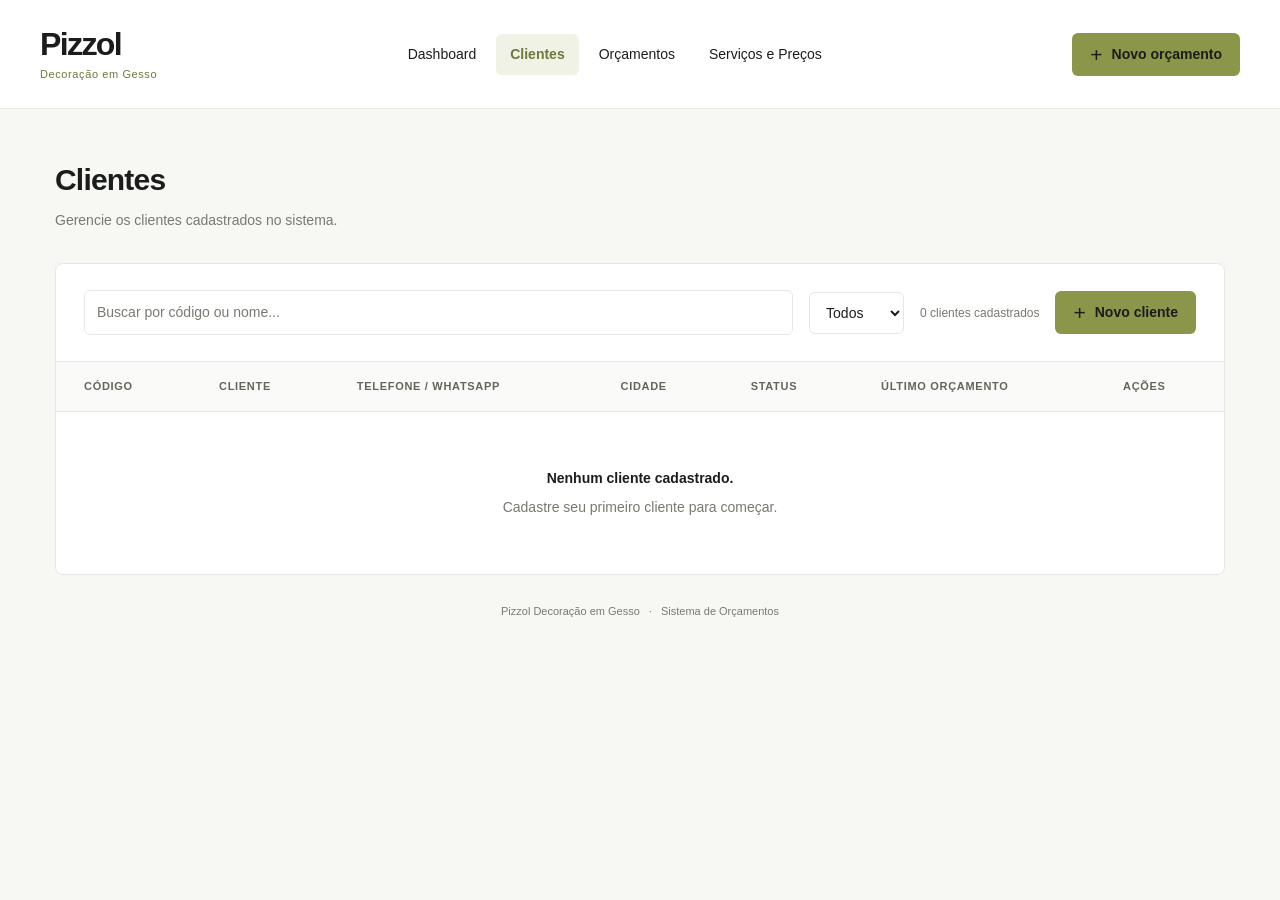
==== pages/clientes.html @ 3b2b81f9 "Implementa servicos e precos e ajusta busca de clientes" ====
<!doctype html>
<html lang="pt-BR">
  <head>
    <meta charset="UTF-8" />
    <meta name="viewport" content="width=device-width, initial-scale=1.0" />
    <meta name="theme-color" content="#F7F8F4" />
    <title>Clientes | Pizzol Decoração em Gesso</title>
    <link rel="stylesheet" href="../css/style.css" />
    <link rel="stylesheet" href="../css/clientes.css" />
    <script src="../js/models/Cliente.js" defer></script>
    <script src="../js/clientes.js" defer></script>
  </head>
  <body class="dashboard clientes-page">
    <header class="header">
      <div class="header-content">
        <a class="brand" href="../index.html" aria-label="Pizzol Decoração em Gesso — início">
          <span class="brand-name">Pizzol<span class="brand-dot"></span></span>
          <span class="brand-description">Decoração em Gesso</span>
        </a>
        <nav class="navigation" aria-label="Menu principal">
          <a href="../index.html">Dashboard</a>
          <a href="./clientes.html" aria-current="page">Clientes</a>
          <a href="./orcamentos.html">Orçamentos</a>
          <a href="./servicos.html">Serviços e Preços</a>
        </nav>
        <a class="primary-button" href="./novo-orcamento.html"><span aria-hidden="true">+</span> Novo orçamento</a>
      </div>
    </header>

    <main class="main-content" id="conteudo">
      <div class="page-heading">
        <h1>Clientes</h1>
        <p>Gerencie os clientes cadastrados no sistema.</p>
      </div>
      <p id="storage-error" class="error-message storage-error" role="alert" hidden></p>
      <section class="recent-section clients-section" aria-label="Clientes cadastrados">
        <div class="section-heading clients-controls">
          <div class="search-control">
            <label class="visually-hidden" for="busca">Buscar por código ou nome</label>
            <input id="busca" type="search" placeholder="Buscar por código ou nome..." />
          </div>
          <div>
            <label class="visually-hidden" for="filtro-status">Filtrar por status</label>
            <select id="filtro-status">
              <option value="todos">Todos</option>
              <option value="Ativo">Ativos</option>
              <option value="Inativo">Inativos</option>
            </select>
          </div>
          <span id="contador" class="clients-count" aria-live="polite">0 clientes cadastrados</span>
          <button id="novo-cliente" class="primary-button" type="button"><span aria-hidden="true">+</span> Novo cliente</button>
        </div>
        <div class="table-container" tabindex="0" role="region" aria-label="Lista de clientes; role horizontalmente em telas pequenas">
          <table>
            <thead>
              <tr>
                <th scope="col">Código</th>
                <th scope="col">Cliente</th>
                <th scope="col">Telefone / WhatsApp</th>
                <th scope="col">Cidade</th>
                <th scope="col">Status</th>
                <th scope="col">Último orçamento</th>
                <th scope="col">Ações</th>
              </tr>
            </thead>
            <tbody id="lista-clientes"></tbody>
          </table>
        </div>
        <div id="estado-vazio" class="empty-state" role="status">
          <p id="vazio-titulo">Nenhum cliente cadastrado.</p>
          <p id="vazio-descricao">Cadastre seu primeiro cliente para começar.</p>
        </div>
      </section>
      <footer class="page-footer">Pizzol Decoração em Gesso <span aria-hidden="true">·</span> Sistema de Orçamentos</footer>
    </main>

    <dialog id="cliente-modal" class="client-dialog" aria-labelledby="form-titulo">
      <div class="dialog-heading">
        <h2 id="form-titulo">Novo Cliente</h2>
        <button class="close-button" type="button" data-close aria-label="Fechar cadastro">×</button>
      </div>
      <form id="cliente-form" novalidate>
        <div class="client-form-grid">
          <div class="form-field full-width">
            <label for="nome">Nome *</label>
            <input id="nome" name="nome" autocomplete="name" maxlength="80" required aria-describedby="erro-nome" />
            <p id="erro-nome" class="error-message" hidden></p>
          </div>
          <div class="form-field">
            <label for="telefone">Telefone / WhatsApp *</label>
            <input id="telefone" name="telefone" type="tel" inputmode="numeric" autocomplete="tel" maxlength="15" required aria-describedby="erro-telefone" />
            <p id="erro-telefone" class="error-message" hidden></p>
          </div>
          <div class="form-field">
            <label for="status">Status</label>
            <select id="status" name="status" aria-describedby="erro-status"><option>Ativo</option><option>Inativo</option></select>
            <p id="erro-status" class="error-message" hidden></p>
          </div>
          <div class="form-field">
            <label for="rua">Rua *</label>
            <input id="rua" name="rua" autocomplete="address-line1" maxlength="120" required aria-describedby="erro-rua" />
            <p id="erro-rua" class="error-message" hidden></p>
          </div>
          <div class="form-field">
            <label for="numero">Número</label>
            <input id="numero" name="numero" inputmode="numeric" maxlength="8" aria-describedby="erro-numero" />
            <p id="erro-numero" class="error-message" hidden></p>
          </div>
          <div class="form-field">
            <label for="cidade">Cidade *</label>
            <input id="cidade" name="cidade" autocomplete="address-level2" maxlength="60" required aria-describedby="erro-cidade" />
            <p id="erro-cidade" class="error-message" hidden></p>
          </div>
          <div class="form-field">
            <label for="cep">CEP</label>
            <input id="cep" name="cep" autocomplete="postal-code" inputmode="numeric" maxlength="9" aria-describedby="erro-cep" />
            <p id="erro-cep" class="error-message" hidden></p>
          </div>
          <div class="form-field full-width">
            <label for="observacoes">Observações</label>
            <textarea id="observacoes" name="observacoes" rows="3" maxlength="300" aria-describedby="contador-observacoes erro-observacoes"></textarea>
            <p id="contador-observacoes" class="field-counter">0 / 300</p>
            <p id="erro-observacoes" class="error-message" hidden></p>
          </div>
        </div>
        <p id="salvar-erro" class="error-message" role="alert" hidden></p>
        <div class="dialog-actions">
          <button class="details-button cancel-button" type="button" data-close>Cancelar</button>
          <button id="salvar-cliente" class="primary-button" type="submit">Salvar Cliente</button>
        </div>
      </form>
    </dialog>

    <dialog id="ver-modal" class="client-dialog" aria-labelledby="ver-titulo">
      <div class="dialog-heading">
        <h2 id="ver-titulo">Detalhes do Cliente</h2>
        <button class="close-button" type="button" data-close aria-label="Fechar detalhes">×</button>
      </div>
      <dl class="client-details">
        <dt>Nome</dt><dd id="ver-nome"></dd>
        <dt>Status</dt><dd><span id="ver-status" class="status"></span></dd>
        <dt>Telefone / WhatsApp</dt><dd id="ver-telefone"></dd>
      </dl>
      <section class="detail-section" aria-labelledby="endereco-titulo">
        <h3 id="endereco-titulo">Endereço</h3>
        <p id="ver-endereco"></p>
        <p id="ver-cidade"></p>
        <p id="ver-cep" hidden></p>
      </section>
      <section id="observacoes-secao" class="detail-section" aria-labelledby="observacoes-titulo" hidden>
        <h3 id="observacoes-titulo">Observações</h3>
        <p id="ver-observacoes"></p>
      </section>
      <section class="detail-section" aria-labelledby="orcamentos-titulo">
        <h3 id="orcamentos-titulo">Orçamentos do cliente</h3>
        <p>Nenhum orçamento cadastrado para este cliente.</p>
      </section>
      <div class="dialog-actions"><button class="details-button" type="button" data-close>Fechar</button></div>
    </dialog>
    <dialog id="excluir-modal" class="client-dialog" aria-labelledby="excluir-titulo" aria-describedby="excluir-mensagem">
      <div class="dialog-heading">
        <h2 id="excluir-titulo">Excluir cliente?</h2>
        <button class="close-button" type="button" data-close aria-label="Fechar confirmação">×</button>
      </div>
      <p id="excluir-mensagem" class="delete-message"></p>
      <p id="excluir-erro" class="error-message" role="alert" hidden></p>
      <div class="dialog-actions">
        <button id="cancelar-exclusao" class="details-button cancel-button" type="button" data-close>Cancelar</button>
        <button id="confirmar-exclusao" class="details-button danger-button" type="button">Excluir</button>
      </div>
    </dialog>
  </body>
</html>
---- css/style.css ----
.dashboard {
  --olive: #8c964a;
  --olive-dark: #6f7838;
  --text: #1b1d1a;
  --muted: #777a70;
  --background: #f7f8f4;
  --border: #e7e8e1;
  margin: 0;
  background: var(--background);
  color: var(--text);
  font-family: "Segoe UI", Arial, sans-serif;
  font-size: 14px;
  line-height: 1.5;
}

.dashboard * {
  box-sizing: border-box;
}
.dashboard a {
  color: inherit;
  text-decoration: none;
}
.dashboard button {
  font: inherit;
  cursor: pointer;
}
.dashboard h1,
.dashboard h2,
.dashboard p {
  margin: 0;
}
.dashboard :focus-visible {
  outline: 3px solid var(--olive-dark);
  outline-offset: 4px;
}
.dashboard .header {
  background: #ffffff;
  border-bottom: 1px solid var(--border);
}
.dashboard .header-content {
  max-width: 1280px;
  min-height: 108px;
  margin: auto;
  padding: 20px 40px;
  display: flex;
  align-items: center;
  justify-content: space-between;
  gap: 24px;
}
.dashboard .brand {
  display: flex;
  flex-direction: column;
  flex-shrink: 0;
}
.dashboard .brand-name {
  font-size: 32px;
  font-weight: 700;
  letter-spacing: -1.6px;
  line-height: 1.15;
}
.dashboard .brand-dot {
  color: var(--olive);
}
.dashboard .brand-description {
  margin-top: 3px;
  color: var(--olive-dark);
  font-size: 11px;
  letter-spacing: 0.6px;
}
.dashboard .navigation {
  display: flex;
  align-items: center;
  gap: 6px;
}
.dashboard .navigation a {
  padding: 10px 14px;
  border-radius: 6px;
  white-space: nowrap;
}
.dashboard .navigation a:hover {
  background: var(--background);
}
.dashboard .navigation a[aria-current="page"] {
  background: #f0f2e6;
  color: var(--olive-dark);
  font-weight: 600;
}
.dashboard .primary-button {
  display: inline-flex;
  align-items: center;
  justify-content: center;
  gap: 9px;
  padding: 11px 18px;
  border-radius: 6px;
  background: var(--olive);
  color: #1b1d1a;
  font-weight: 600;
  white-space: nowrap;
}
.dashboard .primary-button:hover {
  background: var(--olive-dark);
  color: #ffffff;
}
.dashboard .primary-button span {
  font-size: 21px;
  line-height: 1;
  font-weight: 400;
}
.dashboard .main-content {
  max-width: 1250px;
  margin: auto;
  padding: 48px 40px 24px;
}
.dashboard .eyebrow {
  color: var(--olive-dark);
  font-size: 11px;
  letter-spacing: 1.6px;
  font-weight: 600;
  margin-bottom: 8px;
}
.dashboard h1 {
  font-size: 30px;
  font-weight: 600;
  letter-spacing: -0.8px;
}
.dashboard .page-heading > p:last-child {
  margin-top: 8px;
  color: var(--muted);
}
.dashboard .summary {
  display: grid;
  grid-template-columns: repeat(3, minmax(0, 1fr));
  gap: 24px;
  margin: 32px 0;
}
.dashboard .summary-card {
  padding: 24px;
  background: #ffffff;
  border: 1px solid var(--border);
  border-radius: 8px;
}
.dashboard .summary-card {
  transition:
    transform 0.2s ease,
    box-shadow 0.2s ease,
    border-color 0.2s ease;
}
.dashboard .summary-card:hover {
  transform: translateY(-2px);
  box-shadow: 0 5px 14px rgb(27 29 26 / 7%);
  border-color: #b9c18e;
}
.dashboard .card-heading {
  display: flex;
  align-items: center;
  justify-content: space-between;
  gap: 12px;
}
.dashboard .card-heading h2 {
  font-size: 14px;
  font-weight: 500;
  color: #62665a;
}
.dashboard .card-icon {
  display: grid;
  place-items: center;
  width: 36px;
  height: 36px;
  border-radius: 8px;
  color: var(--olive-dark);
  background: #f4f5ec;
  flex-shrink: 0;
}
.dashboard .card-icon svg {
  width: 20px;
  height: 20px;
  fill: none;
  stroke: currentColor;
  stroke-width: 1.6;
  stroke-linecap: round;
  stroke-linejoin: round;
}
.dashboard .card-value {
  margin-top: 18px;
  font-size: 34px;
  font-weight: 600;
  letter-spacing: -1px;
  font-variant-numeric: tabular-nums;
}
.dashboard .card-description {
  margin-top: 6px;
  color: var(--muted);
  font-size: 12px;
}
.dashboard .recent-section {
  background: #ffffff;
  border: 1px solid var(--border);
  border-radius: 8px;
  overflow: hidden;
}
.dashboard .section-heading {
  padding: 26px 28px;
  display: flex;
  align-items: center;
  justify-content: space-between;
  gap: 16px;
}
.dashboard .section-heading h2,
.dashboard .dialog-heading h2 {
  font-size: 18px;
  font-weight: 600;
}
.dashboard .section-heading p {
  color: var(--muted);
  font-size: 13px;
  margin-top: 5px;
}
.dashboard .demo-label {
  color: var(--muted);
  font-size: 12px;
}
.dashboard .table-container {
  overflow-x: auto;
}
.dashboard table {
  width: 100%;
  border-collapse: collapse;
  text-align: left;
  white-space: nowrap;
}
.dashboard th {
  background: #fafbf8;
  color: #62665a;
  font-size: 11px;
  letter-spacing: 0.7px;
  text-transform: uppercase;
  font-weight: 600;
  padding: 16px 24px;
  border-block: 1px solid var(--border);
}
.dashboard td {
  padding: 24px;
  border-bottom: 1px solid var(--border);
  font-size: 13px;
  color: #62665a;
}
.dashboard th:first-child,
.dashboard td:first-child {
  padding-left: 28px;
}
.dashboard .client-name,
.dashboard .amount {
  color: var(--text);
  font-weight: 500;
}
.dashboard .amount {
  font-variant-numeric: tabular-nums;
}
.dashboard tbody tr:hover {
  background: #f0f3e7;
}
.dashboard .status {
  display: inline-flex;
  align-items: center;
  gap: 6px;
  padding: 5px 9px;
  border-radius: 5px;
  font-size: 11px;
  font-weight: 600;
}
.dashboard .status::before {
  content: "";
  width: 5px;
  height: 5px;
  border-radius: 50%;
  background: currentColor;
}
.dashboard .status-pendente {
  background: #fbf5e5;
  color: #87691e;
}
.dashboard .status-em-andamento {
  background: #edf2f8;
  color: #4e6b91;
}
.dashboard .status-finalizado {
  background: #f0f3e4;
  color: #626f32;
}
.dashboard .status-recusado {
  background: #fbefed;
  color: #a14f46;
}
.dashboard .details-button {
  color: var(--olive-dark);
  border: 1px solid var(--border);
  border-radius: 5px;
  background: #ffffff;
  padding: 7px 12px;
  font-size: 12px;
  font-weight: 600;
}
.dashboard .details-button:hover {
  background: var(--olive-dark);
  border-color: var(--olive-dark);
  color: #ffffff;
}
.dashboard .table-note {
  padding: 17px 28px;
  font-size: 12px;
  color: var(--muted);
}
.dashboard .page-footer {
  margin-top: 28px;
  color: var(--muted);
  font-size: 11px;
  text-align: center;
}
.dashboard .page-footer span {
  padding: 0 6px;
}
.dashboard dialog {
  width: min(440px, calc(100% - 32px));
  padding: 24px;
  border: 1px solid var(--border);
  border-radius: 10px;
  color: var(--text);
}
.dashboard dialog::backdrop {
  background: rgb(27 29 26 / 35%);
}
.dashboard .dialog-heading {
  display: flex;
  align-items: center;
  justify-content: space-between;
  gap: 12px;
}
.dashboard .close-button {
  border: 0;
  border-radius: 4px;
  background: var(--background);
  padding: 0 10px;
  font-size: 24px;
  color: var(--text);
}
.dashboard .close-button:hover {
  background: var(--olive-dark);
  color: #ffffff;
}
.dashboard tbody tr,
.dashboard .primary-button,
.dashboard .details-button,
.dashboard .close-button {
  transition:
    background-color 0.2s ease,
    border-color 0.2s ease,
    color 0.2s ease;
}
.dashboard .dialog-note {
  color: var(--muted);
  margin-top: 8px;
  font-size: 12px;
}
.dashboard dl {
  display: grid;
  grid-template-columns: 90px 1fr;
  gap: 16px;
  margin: 24px 0 0;
}
.dashboard dt {
  color: var(--muted);
}
.dashboard dd {
  margin: 0;
}

@media (max-width: 1050px) {
  .dashboard .header-content {
    flex-wrap: wrap;
    gap: 18px;
  }
  .dashboard .navigation {
    order: 3;
    width: 100%;
  }
  .dashboard .summary {
    gap: 16px;
  }
}

@media (max-width: 700px) {
  .dashboard .header-content {
    padding: 20px;
    gap: 20px 12px;
  }
  .dashboard .brand-name {
    font-size: 32px;
  }
  .dashboard .brand-description {
    font-size: 10px;
  }
  .dashboard .primary-button {
    padding: 10px 12px;
    font-size: 12px;
  }
  .dashboard .navigation {
    overflow-x: auto;
    gap: 4px;
    padding: 4px 0 8px;
  }
  .dashboard .navigation a {
    padding: 9px 10px;
    font-size: 12px;
  }
  .dashboard .main-content {
    padding: 32px 20px 24px;
  }
  .dashboard h1 {
    font-size: 27px;
  }
  .dashboard .summary {
    grid-template-columns: 1fr;
    margin: 24px 0;
  }
  .dashboard .summary-card {
    padding: 20px;
  }
  .dashboard .card-value {
    margin-top: 10px;
    font-size: 30px;
  }
  .dashboard .section-heading {
    padding: 22px 20px;
    align-items: flex-start;
    flex-direction: column;
    gap: 10px;
  }
  .dashboard .table-note {
    padding: 16px 20px;
  }
}
---- css/clientes.css ----
/* Os componentes base são reutilizados de style.css. */
.clientes-page .clients-section {
  margin-top: 32px;
}
.clientes-page .primary-button {
  border: 0;
}
.clientes-page .clients-controls {
  flex-wrap: wrap;
}
.clientes-page .search-control {
  flex: 1;
  min-width: 230px;
}
.clientes-page .clients-count {
  color: var(--muted);
  font-size: 12px;
}
.clientes-page input,
.clientes-page select,
.clientes-page textarea {
  width: 100%;
  min-width: 0;
  padding: 11px 12px;
  border: 1px solid var(--border);
  border-radius: 6px;
  background: #fff;
  color: var(--text);
  font: inherit;
}
.clientes-page input::placeholder {
  color: var(--muted);
}
.clientes-page textarea {
  resize: vertical;
}
.clientes-page .empty-state {
  padding: 56px 24px;
  text-align: center;
}
.clientes-page .empty-state p:first-child {
  font-weight: 600;
}
.clientes-page .empty-state p + p {
  margin-top: 8px;
  color: var(--muted);
}
.clientes-page .client-actions {
  display: flex;
  gap: 8px;
}
.clientes-page .field-counter {
  color: var(--muted);
  font-size: 12px;
  text-align: right;
}
.clientes-page .delete-message {
  margin-top: 20px;
  overflow-wrap: anywhere;
}
.clientes-page .danger-button:hover,
.clientes-page .cancel-button:hover,
.clientes-page .close-button:hover {
  background: #fbefed;
  border-color: #a14f46;
  color: #a14f46;
}
.clientes-page .status-inativo {
  background: #f0f1ed;
  color: #5c5f57;
}
.clientes-page .client-dialog {
  width: min(640px, calc(100% - 32px));
  max-height: calc(100dvh - 32px);
  overflow-y: auto;
  background: #fff;
  box-shadow: 0 16px 48px rgb(27 29 26 / 15%);
}
.clientes-page:has(dialog[open]) {
  overflow: hidden;
}
.clientes-page .client-form-grid {
  display: grid;
  grid-template-columns: repeat(2, minmax(0, 1fr));
  gap: 18px;
  margin-top: 24px;
}
.clientes-page .form-field {
  display: flex;
  flex-direction: column;
  gap: 6px;
}
.clientes-page .form-field label {
  font-size: 13px;
  font-weight: 500;
}
.clientes-page .full-width {
  grid-column: 1 / -1;
}
.clientes-page .dialog-actions {
  display: flex;
  justify-content: flex-end;
  gap: 12px;
  border-top: 1px solid var(--border);
  margin-top: 24px;
  padding-top: 20px;
}
.clientes-page .error-message {
  color: #a14f46;
  font-size: 12px;
}
.clientes-page [aria-invalid="true"] {
  border-color: #a14f46;
}
.clientes-page .storage-error {
  margin-top: 20px;
}
.clientes-page .client-details {
  grid-template-columns: 145px minmax(0, 1fr);
}
.clientes-page .client-details dd,
.clientes-page .detail-section p {
  overflow-wrap: anywhere;
  white-space: pre-wrap;
}
.clientes-page .detail-section {
  border-top: 1px solid var(--border);
  margin-top: 24px;
  padding-top: 20px;
}
.clientes-page .detail-section h3 {
  font-size: 14px;
  margin: 0 0 10px;
  font-weight: 600;
}
.clientes-page .detail-section p {
  color: #62665a;
}
.clientes-page .visually-hidden {
  position: absolute;
  width: 1px;
  height: 1px;
  padding: 0;
  margin: -1px;
  overflow: hidden;
  clip-path: inset(50%);
  white-space: nowrap;
}
@media (max-width: 700px) {
  .clientes-page .clients-controls {
    flex-direction: row;
    align-items: center;
  }
  .clientes-page .search-control {
    flex-basis: 100%;
    min-width: 0;
  }
  .clientes-page .clients-count {
    flex: 1;
    text-align: right;
  }
  .clientes-page #novo-cliente {
    width: 100%;
  }
}
@media (max-width: 480px) {
  .clientes-page .client-form-grid {
    grid-template-columns: 1fr;
  }
  .clientes-page .client-dialog {
    padding: 20px;
  }
  .clientes-page .client-details {
    grid-template-columns: 1fr;
    gap: 6px;
  }
  .clientes-page .client-details dd {
    margin-bottom: 10px;
  }
}
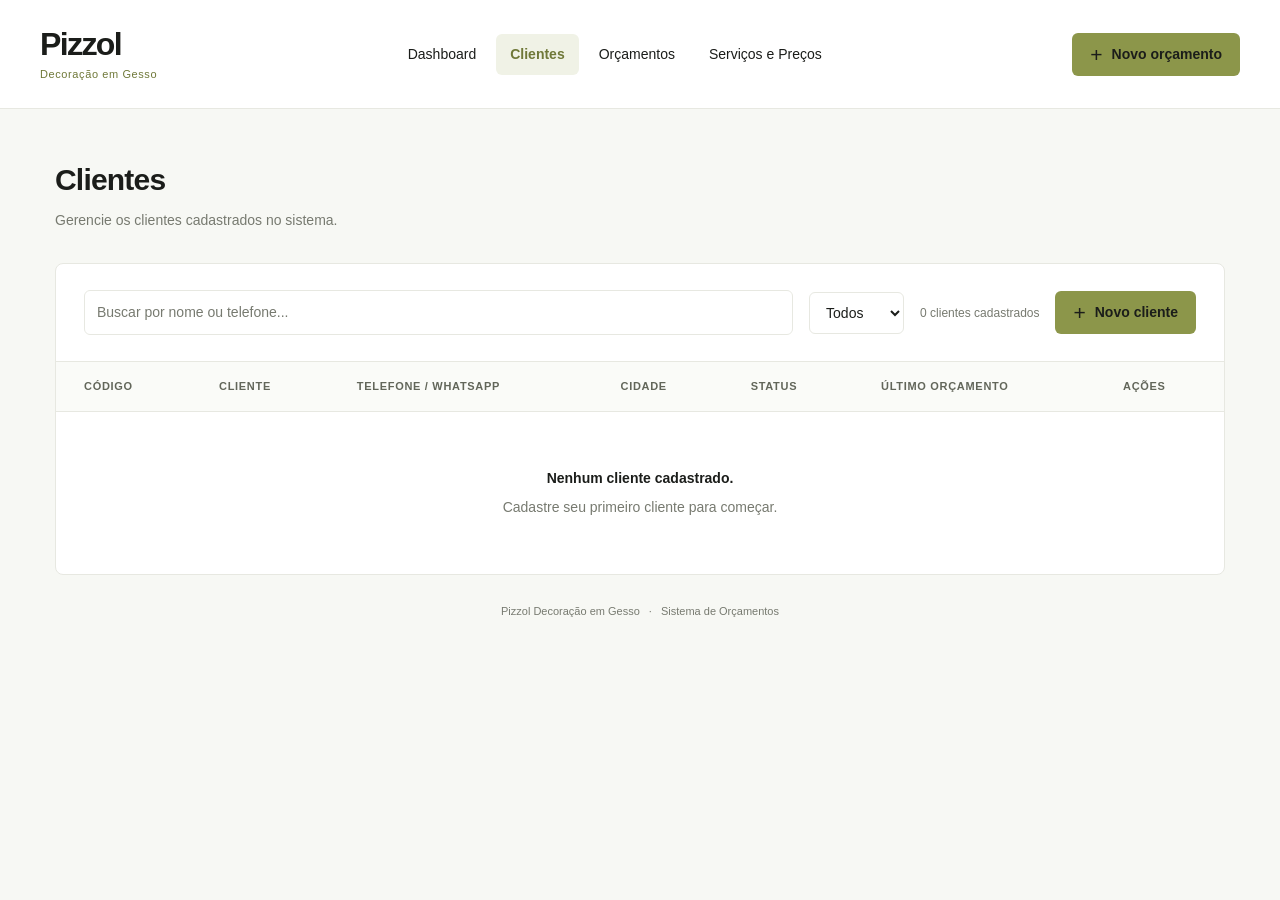
==== commit cf63ba70: "Implementa cadastro e gerenciamento de clientes" ====
--- a/pages/clientes.html
+++ b/pages/clientes.html
@@ -36,8 +36,8 @@
       <section class="recent-section clients-section" aria-label="Clientes cadastrados">
         <div class="section-heading clients-controls">
           <div class="search-control">
-            <label class="visually-hidden" for="busca">Buscar por código ou nome</label>
-            <input id="busca" type="search" placeholder="Buscar por código ou nome..." />
+            <label class="visually-hidden" for="busca">Buscar por nome ou telefone</label>
+            <input id="busca" type="search" placeholder="Buscar por nome ou telefone..." />
           </div>
           <div>
             <label class="visually-hidden" for="filtro-status">Filtrar por status</label>
--- a/css/style.css
+++ b/css/style.css
@@ -1,3 +1,4 @@
+/* Estilos exclusivos do Dashboard para preservar as outras páginas. */
 .dashboard {
   --olive: #8c964a;
   --olive-dark: #6f7838;
--- a/css/clientes.css
+++ b/css/clientes.css
@@ -1,21 +1,9 @@
 /* Os componentes base são reutilizados de style.css. */
-.clientes-page .clients-section {
-  margin-top: 32px;
-}
-.clientes-page .primary-button {
-  border: 0;
-}
-.clientes-page .clients-controls {
-  flex-wrap: wrap;
-}
-.clientes-page .search-control {
-  flex: 1;
-  min-width: 230px;
-}
-.clientes-page .clients-count {
-  color: var(--muted);
-  font-size: 12px;
-}
+.clientes-page .clients-section { margin-top: 32px; }
+.clientes-page .primary-button { border: 0; }
+.clientes-page .clients-controls { flex-wrap: wrap; }
+.clientes-page .search-control { flex: 1; min-width: 230px; }
+.clientes-page .clients-count { color: var(--muted); font-size: 12px; }
 .clientes-page input,
 .clientes-page select,
 .clientes-page textarea {
@@ -28,36 +16,14 @@
   color: var(--text);
   font: inherit;
 }
-.clientes-page input::placeholder {
-  color: var(--muted);
-}
-.clientes-page textarea {
-  resize: vertical;
-}
-.clientes-page .empty-state {
-  padding: 56px 24px;
-  text-align: center;
-}
-.clientes-page .empty-state p:first-child {
-  font-weight: 600;
-}
-.clientes-page .empty-state p + p {
-  margin-top: 8px;
-  color: var(--muted);
-}
-.clientes-page .client-actions {
-  display: flex;
-  gap: 8px;
-}
-.clientes-page .field-counter {
-  color: var(--muted);
-  font-size: 12px;
-  text-align: right;
-}
-.clientes-page .delete-message {
-  margin-top: 20px;
-  overflow-wrap: anywhere;
-}
+.clientes-page input::placeholder { color: var(--muted); }
+.clientes-page textarea { resize: vertical; }
+.clientes-page .empty-state { padding: 56px 24px; text-align: center; }
+.clientes-page .empty-state p:first-child { font-weight: 600; }
+.clientes-page .empty-state p + p { margin-top: 8px; color: var(--muted); }
+.clientes-page .client-actions { display: flex; gap: 8px; }
+.clientes-page .field-counter { color: var(--muted); font-size: 12px; text-align: right; }
+.clientes-page .delete-message { margin-top: 20px; overflow-wrap: anywhere; }
 .clientes-page .danger-button:hover,
 .clientes-page .cancel-button:hover,
 .clientes-page .close-button:hover {
@@ -65,10 +31,7 @@
   border-color: #a14f46;
   color: #a14f46;
 }
-.clientes-page .status-inativo {
-  background: #f0f1ed;
-  color: #5c5f57;
-}
+.clientes-page .status-inativo { background: #f0f1ed; color: #62665a; }
 .clientes-page .client-dialog {
   width: min(640px, calc(100% - 32px));
   max-height: calc(100dvh - 32px);
@@ -76,27 +39,16 @@
   background: #fff;
   box-shadow: 0 16px 48px rgb(27 29 26 / 15%);
 }
-.clientes-page:has(dialog[open]) {
-  overflow: hidden;
-}
+.clientes-page:has(dialog[open]) { overflow: hidden; }
 .clientes-page .client-form-grid {
   display: grid;
   grid-template-columns: repeat(2, minmax(0, 1fr));
   gap: 18px;
   margin-top: 24px;
 }
-.clientes-page .form-field {
-  display: flex;
-  flex-direction: column;
-  gap: 6px;
-}
-.clientes-page .form-field label {
-  font-size: 13px;
-  font-weight: 500;
-}
-.clientes-page .full-width {
-  grid-column: 1 / -1;
-}
+.clientes-page .form-field { display: flex; flex-direction: column; gap: 6px; }
+.clientes-page .form-field label { font-size: 13px; font-weight: 500; }
+.clientes-page .full-width { grid-column: 1 / -1; }
 .clientes-page .dialog-actions {
   display: flex;
   justify-content: flex-end;
@@ -105,37 +57,15 @@
   margin-top: 24px;
   padding-top: 20px;
 }
-.clientes-page .error-message {
-  color: #a14f46;
-  font-size: 12px;
-}
-.clientes-page [aria-invalid="true"] {
-  border-color: #a14f46;
-}
-.clientes-page .storage-error {
-  margin-top: 20px;
-}
-.clientes-page .client-details {
-  grid-template-columns: 145px minmax(0, 1fr);
-}
+.clientes-page .error-message { color: #a14f46; font-size: 12px; }
+.clientes-page [aria-invalid="true"] { border-color: #a14f46; }
+.clientes-page .storage-error { margin-top: 20px; }
+.clientes-page .client-details { grid-template-columns: 145px minmax(0, 1fr); }
 .clientes-page .client-details dd,
-.clientes-page .detail-section p {
-  overflow-wrap: anywhere;
-  white-space: pre-wrap;
-}
-.clientes-page .detail-section {
-  border-top: 1px solid var(--border);
-  margin-top: 24px;
-  padding-top: 20px;
-}
-.clientes-page .detail-section h3 {
-  font-size: 14px;
-  margin: 0 0 10px;
-  font-weight: 600;
-}
-.clientes-page .detail-section p {
-  color: #62665a;
-}
+.clientes-page .detail-section p { overflow-wrap: anywhere; white-space: pre-wrap; }
+.clientes-page .detail-section { border-top: 1px solid var(--border); margin-top: 24px; padding-top: 20px; }
+.clientes-page .detail-section h3 { font-size: 14px; margin: 0 0 10px; font-weight: 600; }
+.clientes-page .detail-section p { color: #62665a; }
 .clientes-page .visually-hidden {
   position: absolute;
   width: 1px;
@@ -147,34 +77,14 @@
   white-space: nowrap;
 }
 @media (max-width: 700px) {
-  .clientes-page .clients-controls {
-    flex-direction: row;
-    align-items: center;
-  }
-  .clientes-page .search-control {
-    flex-basis: 100%;
-    min-width: 0;
-  }
-  .clientes-page .clients-count {
-    flex: 1;
-    text-align: right;
-  }
-  .clientes-page #novo-cliente {
-    width: 100%;
-  }
+  .clientes-page .clients-controls { flex-direction: row; align-items: center; }
+  .clientes-page .search-control { flex-basis: 100%; min-width: 0; }
+  .clientes-page .clients-count { flex: 1; text-align: right; }
+  .clientes-page #novo-cliente { width: 100%; }
 }
 @media (max-width: 480px) {
-  .clientes-page .client-form-grid {
-    grid-template-columns: 1fr;
-  }
-  .clientes-page .client-dialog {
-    padding: 20px;
-  }
-  .clientes-page .client-details {
-    grid-template-columns: 1fr;
-    gap: 6px;
-  }
-  .clientes-page .client-details dd {
-    margin-bottom: 10px;
-  }
+  .clientes-page .client-form-grid { grid-template-columns: 1fr; }
+  .clientes-page .client-dialog { padding: 20px; }
+  .clientes-page .client-details { grid-template-columns: 1fr; gap: 6px; }
+  .clientes-page .client-details dd { margin-bottom: 10px; }
 }
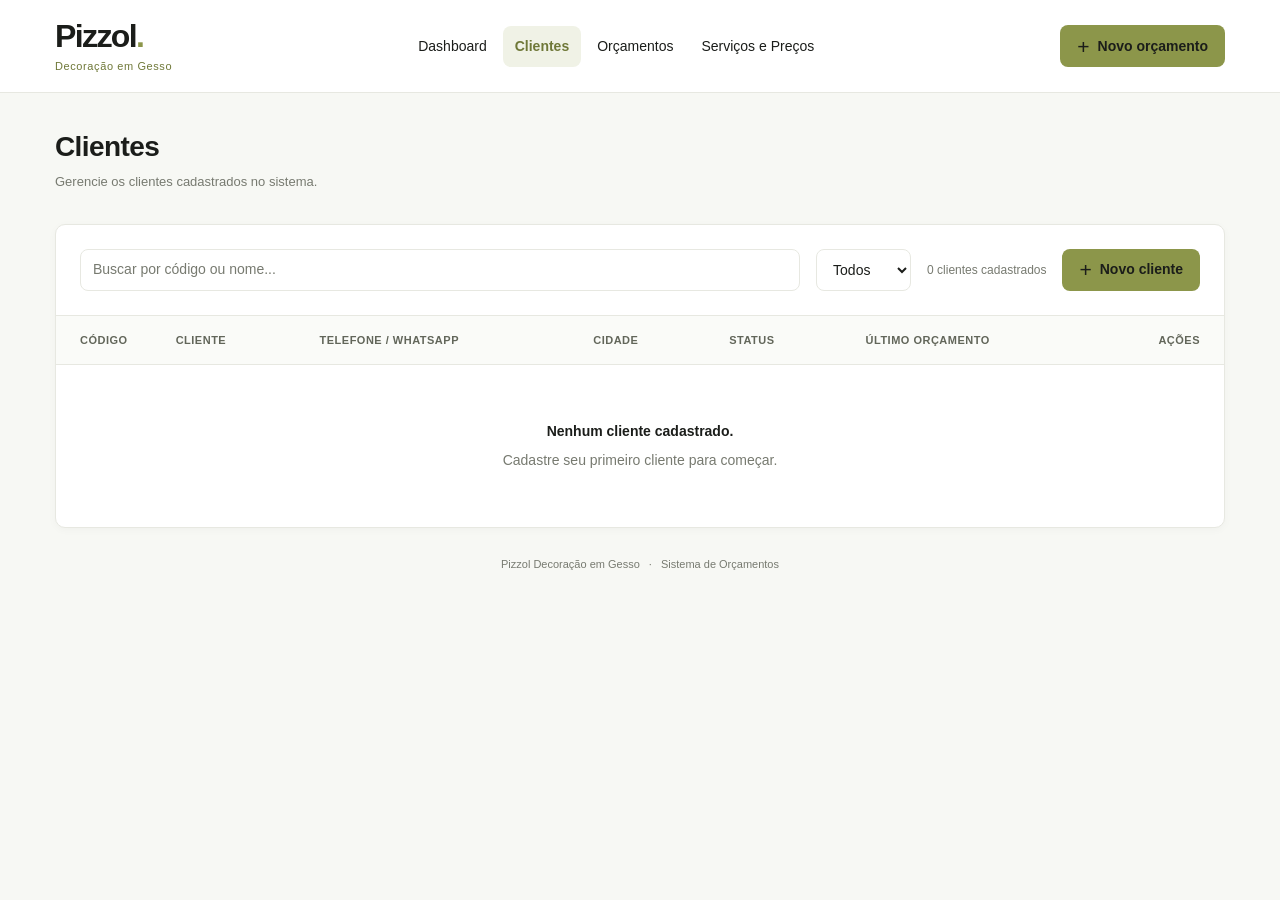
==== commit 559b50c2: "Finaliza sistema de orcamentos e requisitos do PI" ====
--- a/pages/clientes.html
+++ b/pages/clientes.html
@@ -7,7 +7,8 @@
     <title>Clientes | Pizzol Decoração em Gesso</title>
     <link rel="stylesheet" href="../css/style.css" />
     <link rel="stylesheet" href="../css/clientes.css" />
-    <script src="../js/models/Cliente.js" defer></script>
+    <script src="../js/models/entidade.js" defer></script>
+    <script src="../js/models/cliente.js" defer></script>
     <script src="../js/clientes.js" defer></script>
   </head>
   <body class="dashboard clientes-page">
@@ -36,8 +37,8 @@
       <section class="recent-section clients-section" aria-label="Clientes cadastrados">
         <div class="section-heading clients-controls">
           <div class="search-control">
-            <label class="visually-hidden" for="busca">Buscar por nome ou telefone</label>
-            <input id="busca" type="search" placeholder="Buscar por nome ou telefone..." />
+            <label class="visually-hidden" for="busca">Buscar por código ou nome</label>
+            <input id="busca" type="search" placeholder="Buscar por código ou nome..." />
           </div>
           <div>
             <label class="visually-hidden" for="filtro-status">Filtrar por status</label>
--- a/css/style.css
+++ b/css/style.css
@@ -1,4 +1,3 @@
-/* Estilos exclusivos do Dashboard para preservar as outras páginas. */
 .dashboard {
   --olive: #8c964a;
   --olive-dark: #6f7838;
@@ -6,6 +5,23 @@
   --muted: #777a70;
   --background: #f7f8f4;
   --border: #e7e8e1;
+  --surface: #ffffff;
+  --surface-muted: #fafbf8;
+  --olive-soft: #f0f3e7;
+  --border-hover: #c8cdbb;
+  --danger: #a14f46;
+  --danger-soft: #fbefed;
+  --danger-border: #d8b2ad;
+  --radius-control: 8px;
+  --radius-card: 10px;
+  --shadow-card: 0 2px 8px rgb(27 29 26 / 3%);
+  --shadow-popover: 0 8px 24px rgb(27 29 26 / 9%);
+  --control-height: 42px;
+  --space-sm: 8px;
+  --space-md: 12px;
+  --space-lg: 16px;
+  --space-xl: 24px;
+  --space-2xl: 32px;
   margin: 0;
   background: var(--background);
   color: var(--text);
@@ -31,18 +47,18 @@
   margin: 0;
 }
 .dashboard :focus-visible {
-  outline: 3px solid var(--olive-dark);
-  outline-offset: 4px;
+  outline: 2px solid var(--olive-dark);
+  outline-offset: 3px;
 }
 .dashboard .header {
-  background: #ffffff;
+  background: var(--surface);
   border-bottom: 1px solid var(--border);
 }
 .dashboard .header-content {
-  max-width: 1280px;
-  min-height: 108px;
+  max-width: 1250px;
+  min-height: 92px;
   margin: auto;
-  padding: 20px 40px;
+  padding: 16px 40px;
   display: flex;
   align-items: center;
   justify-content: space-between;
@@ -62,6 +78,9 @@
 .dashboard .brand-dot {
   color: var(--olive);
 }
+.dashboard .brand-dot:empty::before {
+  content: ".";
+}
 .dashboard .brand-description {
   margin-top: 3px;
   color: var(--olive-dark);
@@ -71,15 +90,16 @@
 .dashboard .navigation {
   display: flex;
   align-items: center;
-  gap: 6px;
+  gap: 4px;
 }
 .dashboard .navigation a {
-  padding: 10px 14px;
-  border-radius: 6px;
+  padding: 10px 12px;
+  border-radius: var(--radius-control);
   white-space: nowrap;
 }
 .dashboard .navigation a:hover {
-  background: var(--background);
+  background: var(--olive-soft);
+  color: var(--olive-dark);
 }
 .dashboard .navigation a[aria-current="page"] {
   background: #f0f2e6;
@@ -90,9 +110,11 @@
   display: inline-flex;
   align-items: center;
   justify-content: center;
-  gap: 9px;
-  padding: 11px 18px;
-  border-radius: 6px;
+  gap: var(--space-sm);
+  min-height: var(--control-height);
+  padding: 9px 16px;
+  border: 1px solid transparent;
+  border-radius: var(--radius-control);
   background: var(--olive);
   color: #1b1d1a;
   font-weight: 600;
@@ -110,7 +132,7 @@
 .dashboard .main-content {
   max-width: 1250px;
   margin: auto;
-  padding: 48px 40px 24px;
+  padding: 36px 40px 24px;
 }
 .dashboard .eyebrow {
   color: var(--olive-dark);
@@ -120,33 +142,39 @@
   margin-bottom: 8px;
 }
 .dashboard h1 {
-  font-size: 30px;
-  font-weight: 600;
-  letter-spacing: -0.8px;
+  font-size: 28px;
+  font-weight: 600;
+  line-height: 1.25;
+  letter-spacing: -0.6px;
 }
 .dashboard .page-heading > p:last-child {
   margin-top: 8px;
   color: var(--muted);
+  font-size: 13px;
 }
 .dashboard .summary {
   display: grid;
   grid-template-columns: repeat(3, minmax(0, 1fr));
-  gap: 24px;
-  margin: 32px 0;
+  gap: var(--space-xl);
+  margin: var(--space-2xl) 0;
+}
+.dashboard .summary-card,
+.dashboard .recent-section {
+  background: var(--surface);
+  border: 1px solid var(--border);
+  border-radius: var(--radius-card);
+  box-shadow: var(--shadow-card);
 }
 .dashboard .summary-card {
-  padding: 24px;
-  background: #ffffff;
-  border: 1px solid var(--border);
-  border-radius: 8px;
-}
-.dashboard .summary-card {
+  padding: var(--space-xl);
+}
+.dashboard:not(.clientes-page) .summary-card {
   transition:
     transform 0.2s ease,
     box-shadow 0.2s ease,
     border-color 0.2s ease;
 }
-.dashboard .summary-card:hover {
+.dashboard:not(.clientes-page) .summary-card:hover {
   transform: translateY(-2px);
   box-shadow: 0 5px 14px rgb(27 29 26 / 7%);
   border-color: #b9c18e;
@@ -167,7 +195,7 @@
   place-items: center;
   width: 36px;
   height: 36px;
-  border-radius: 8px;
+  border-radius: var(--radius-control);
   color: var(--olive-dark);
   background: #f4f5ec;
   flex-shrink: 0;
@@ -182,8 +210,8 @@
   stroke-linejoin: round;
 }
 .dashboard .card-value {
-  margin-top: 18px;
-  font-size: 34px;
+  margin-top: var(--space-lg);
+  font-size: 32px;
   font-weight: 600;
   letter-spacing: -1px;
   font-variant-numeric: tabular-nums;
@@ -194,13 +222,10 @@
   font-size: 12px;
 }
 .dashboard .recent-section {
-  background: #ffffff;
-  border: 1px solid var(--border);
-  border-radius: 8px;
   overflow: hidden;
 }
 .dashboard .section-heading {
-  padding: 26px 28px;
+  padding: var(--space-xl);
   display: flex;
   align-items: center;
   justify-content: space-between;
@@ -208,8 +233,9 @@
 }
 .dashboard .section-heading h2,
 .dashboard .dialog-heading h2 {
-  font-size: 18px;
-  font-weight: 600;
+  font-size: 17px;
+  font-weight: 600;
+  line-height: 1.4;
 }
 .dashboard .section-heading p {
   color: var(--muted);
@@ -230,24 +256,25 @@
   white-space: nowrap;
 }
 .dashboard th {
-  background: #fafbf8;
+  background: var(--surface-muted);
   color: #62665a;
   font-size: 11px;
-  letter-spacing: 0.7px;
+  letter-spacing: 0.5px;
   text-transform: uppercase;
   font-weight: 600;
   padding: 16px 24px;
   border-block: 1px solid var(--border);
 }
 .dashboard td {
-  padding: 24px;
+  padding: 22px 24px;
   border-bottom: 1px solid var(--border);
   font-size: 13px;
   color: #62665a;
+  vertical-align: middle;
 }
 .dashboard th:first-child,
 .dashboard td:first-child {
-  padding-left: 28px;
+  padding-left: 24px;
 }
 .dashboard .client-name,
 .dashboard .amount {
@@ -256,18 +283,29 @@
 }
 .dashboard .amount {
   font-variant-numeric: tabular-nums;
+  text-align: right;
+}
+.dashboard th:last-child,
+.dashboard td:last-child,
+.dashboard:not(.clientes-page) th:nth-child(3) {
+  text-align: right;
+}
+.dashboard tbody tr:last-child td {
+  border-bottom: 0;
 }
 .dashboard tbody tr:hover {
-  background: #f0f3e7;
+  background: #f7f9f1;
 }
 .dashboard .status {
   display: inline-flex;
   align-items: center;
   gap: 6px;
-  padding: 5px 9px;
-  border-radius: 5px;
+  padding: 4px 10px;
+  border-radius: 999px;
   font-size: 11px;
   font-weight: 600;
+  line-height: 1.5;
+  white-space: nowrap;
 }
 .dashboard .status::before {
   content: "";
@@ -289,25 +327,35 @@
   color: #626f32;
 }
 .dashboard .status-recusado {
-  background: #fbefed;
-  color: #a14f46;
+  background: var(--danger-soft);
+  color: var(--danger);
+}
+.dashboard .status-inativo {
+  background: #f0f1ed;
+  color: #5c5f57;
 }
 .dashboard .details-button {
-  color: var(--olive-dark);
+  display: inline-flex;
+  align-items: center;
+  justify-content: center;
+  gap: var(--space-sm);
+  min-height: 36px;
+  color: #555b4e;
   border: 1px solid var(--border);
-  border-radius: 5px;
-  background: #ffffff;
+  border-radius: var(--radius-control);
+  background: var(--surface);
   padding: 7px 12px;
   font-size: 12px;
   font-weight: 600;
 }
 .dashboard .details-button:hover {
-  background: var(--olive-dark);
-  border-color: var(--olive-dark);
-  color: #ffffff;
+  background: var(--olive-soft);
+  border-color: var(--border-hover);
+  color: var(--olive-dark);
 }
 .dashboard .table-note {
-  padding: 17px 28px;
+  padding: 16px 24px;
+  border-top: 1px solid var(--border);
   font-size: 12px;
   color: var(--muted);
 }
@@ -322,9 +370,13 @@
 }
 .dashboard dialog {
   width: min(440px, calc(100% - 32px));
-  padding: 24px;
+  max-height: calc(100dvh - 32px);
+  overflow-y: auto;
+  padding: var(--space-xl);
   border: 1px solid var(--border);
-  border-radius: 10px;
+  border-radius: var(--radius-card);
+  background: var(--surface);
+  box-shadow: 0 20px 64px rgb(27 29 26 / 18%);
   color: var(--text);
 }
 .dashboard dialog::backdrop {
@@ -335,27 +387,129 @@
   align-items: center;
   justify-content: space-between;
   gap: 12px;
+  padding-bottom: var(--space-lg);
+  border-bottom: 1px solid var(--border);
 }
 .dashboard .close-button {
-  border: 0;
-  border-radius: 4px;
-  background: var(--background);
-  padding: 0 10px;
+  display: inline-flex;
+  align-items: center;
+  justify-content: center;
+  flex-shrink: 0;
+  width: 36px;
+  height: 36px;
+  border: 1px solid transparent;
+  border-radius: var(--radius-control);
+  background: var(--surface-muted);
+  padding: 0;
   font-size: 24px;
-  color: var(--text);
-}
+  line-height: 1;
+  color: #62665a;
+}
+.dashboard .danger-button:hover,
+.dashboard .cancel-button:hover,
+.dashboard #cancelar:hover,
 .dashboard .close-button:hover {
-  background: var(--olive-dark);
-  color: #ffffff;
+  background: var(--danger-soft);
+  border-color: var(--danger-border);
+  color: var(--danger);
 }
 .dashboard tbody tr,
+.dashboard .navigation a,
+.dashboard input,
+.dashboard select,
+.dashboard textarea,
 .dashboard .primary-button,
 .dashboard .details-button,
 .dashboard .close-button {
   transition:
     background-color 0.2s ease,
     border-color 0.2s ease,
-    color 0.2s ease;
+    color 0.2s ease,
+    box-shadow 0.2s ease;
+}
+/* Campos e componentes de formulário compartilhados por todas as páginas. */
+.dashboard input,
+.dashboard select,
+.dashboard textarea {
+  width: 100%;
+  min-width: 0;
+  min-height: var(--control-height);
+  padding: 9px 12px;
+  border: 1px solid var(--border);
+  border-radius: var(--radius-control);
+  background: var(--surface);
+  color: var(--text);
+  font: inherit;
+  line-height: 1.5;
+}
+.dashboard select {
+  height: var(--control-height);
+}
+.dashboard textarea {
+  resize: vertical;
+}
+.dashboard input::placeholder,
+.dashboard textarea::placeholder {
+  color: var(--muted);
+  opacity: 1;
+}
+.dashboard :is(input, select, textarea):where(:not(:disabled):not([readonly])):hover {
+  border-color: var(--border-hover);
+}
+.dashboard :is(input, select, textarea):focus {
+  border-color: var(--olive);
+  outline: none;
+  box-shadow: 0 0 0 3px rgb(140 150 74 / 12%);
+}
+.dashboard input[readonly],
+.dashboard :is(input, select, textarea):disabled {
+  background: #f3f5ef;
+  color: #62665a;
+}
+.dashboard .form-field {
+  display: flex;
+  flex-direction: column;
+  gap: 6px;
+  min-width: 0;
+}
+.dashboard .form-field label {
+  font-size: 13px;
+  font-weight: 500;
+}
+.dashboard .field-counter {
+  color: var(--muted);
+  font-size: 12px;
+  text-align: right;
+}
+.dashboard .dialog-actions {
+  display: flex;
+  flex-wrap: wrap;
+  align-items: center;
+  justify-content: flex-end;
+  gap: var(--space-md);
+  border-top: 1px solid var(--border);
+  margin-top: var(--space-xl);
+  padding-top: var(--space-lg);
+}
+.dashboard .dialog-actions .details-button {
+  min-height: var(--control-height);
+  padding-inline: 16px;
+  font-size: 13px;
+}
+.dashboard .error-message {
+  color: var(--danger);
+  font-size: 12px;
+}
+.dashboard [aria-invalid="true"],
+.dashboard :is(input, select, textarea)[aria-invalid="true"]:hover,
+.dashboard :is(input, select, textarea)[aria-invalid="true"]:focus {
+  border-color: var(--danger);
+}
+.dashboard :is(input, select, textarea)[aria-invalid="true"]:focus {
+  box-shadow: 0 0 0 3px rgb(161 79 70 / 10%);
+}
+.dashboard button:disabled {
+  opacity: 0.6;
 }
 .dashboard .dialog-note {
   color: var(--muted);
@@ -378,7 +532,7 @@
 @media (max-width: 1050px) {
   .dashboard .header-content {
     flex-wrap: wrap;
-    gap: 18px;
+    gap: 16px;
   }
   .dashboard .navigation {
     order: 3;
@@ -391,18 +545,18 @@
 
 @media (max-width: 700px) {
   .dashboard .header-content {
-    padding: 20px;
-    gap: 20px 12px;
+    padding: 16px 20px;
+    gap: 16px 12px;
   }
   .dashboard .brand-name {
-    font-size: 32px;
+    font-size: 30px;
   }
   .dashboard .brand-description {
     font-size: 10px;
   }
   .dashboard .primary-button {
     padding: 10px 12px;
-    font-size: 12px;
+    font-size: 13px;
   }
   .dashboard .navigation {
     overflow-x: auto;
@@ -417,7 +571,7 @@
     padding: 32px 20px 24px;
   }
   .dashboard h1 {
-    font-size: 27px;
+    font-size: 26px;
   }
   .dashboard .summary {
     grid-template-columns: 1fr;
@@ -431,7 +585,7 @@
     font-size: 30px;
   }
   .dashboard .section-heading {
-    padding: 22px 20px;
+    padding: 20px;
     align-items: flex-start;
     flex-direction: column;
     gap: 10px;
@@ -440,3 +594,18 @@
     padding: 16px 20px;
   }
 }
+
+@media (max-width: 480px) {
+  .dashboard .main-content { padding: 28px 16px 24px; }
+  .dashboard .header-content { padding-inline: 16px; }
+  .dashboard dialog { padding: 20px; }
+  .dashboard .dialog-actions > button { flex: 1; }
+}
+
+@media (prefers-reduced-motion: reduce) {
+  .dashboard :is(button, a, input, select, textarea, tr) { transition: none; }
+}
+
+@media (forced-colors: active) {
+  .dashboard :is(input, select, textarea):focus { outline: 2px solid Highlight; outline-offset: 2px; }
+}
--- a/css/clientes.css
+++ b/css/clientes.css
@@ -1,71 +1,82 @@
 /* Os componentes base são reutilizados de style.css. */
-.clientes-page .clients-section { margin-top: 32px; }
-.clientes-page .primary-button { border: 0; }
-.clientes-page .clients-controls { flex-wrap: wrap; }
-.clientes-page .search-control { flex: 1; min-width: 230px; }
-.clientes-page .clients-count { color: var(--muted); font-size: 12px; }
-.clientes-page input,
-.clientes-page select,
-.clientes-page textarea {
-  width: 100%;
-  min-width: 0;
-  padding: 11px 12px;
-  border: 1px solid var(--border);
-  border-radius: 6px;
-  background: #fff;
-  color: var(--text);
-  font: inherit;
+.clientes-page .clients-section {
+  margin-top: 32px;
 }
-.clientes-page input::placeholder { color: var(--muted); }
-.clientes-page textarea { resize: vertical; }
-.clientes-page .empty-state { padding: 56px 24px; text-align: center; }
-.clientes-page .empty-state p:first-child { font-weight: 600; }
-.clientes-page .empty-state p + p { margin-top: 8px; color: var(--muted); }
-.clientes-page .client-actions { display: flex; gap: 8px; }
-.clientes-page .field-counter { color: var(--muted); font-size: 12px; text-align: right; }
-.clientes-page .delete-message { margin-top: 20px; overflow-wrap: anywhere; }
-.clientes-page .danger-button:hover,
-.clientes-page .cancel-button:hover,
-.clientes-page .close-button:hover {
-  background: #fbefed;
-  border-color: #a14f46;
-  color: #a14f46;
+.clientes-page .clients-controls {
+  flex-wrap: wrap;
 }
-.clientes-page .status-inativo { background: #f0f1ed; color: #62665a; }
+.clientes-page .search-control {
+  flex: 1;
+  min-width: 230px;
+}
+.clientes-page .clients-count {
+  color: var(--muted);
+  font-size: 12px;
+}
+.clientes-page .empty-state {
+  padding: 56px 24px;
+  text-align: center;
+}
+.clientes-page .empty-state p:first-child {
+  font-weight: 600;
+}
+.clientes-page .empty-state p + p {
+  margin-top: 8px;
+  color: var(--muted);
+}
+.clientes-page .client-actions {
+  display: flex;
+  justify-content: flex-end;
+  gap: 8px;
+}
+.clientes-page:not(.orcamento-page) th:first-child,
+.clientes-page:not(.orcamento-page) td:first-child {
+  width: 1%;
+  font-variant-numeric: tabular-nums;
+}
+.clientes-page .delete-message {
+  margin-top: 16px;
+  overflow-wrap: anywhere;
+}
 .clientes-page .client-dialog {
   width: min(640px, calc(100% - 32px));
-  max-height: calc(100dvh - 32px);
-  overflow-y: auto;
-  background: #fff;
-  box-shadow: 0 16px 48px rgb(27 29 26 / 15%);
 }
-.clientes-page:has(dialog[open]) { overflow: hidden; }
+.clientes-page:has(dialog[open]) {
+  overflow: hidden;
+}
 .clientes-page .client-form-grid {
   display: grid;
   grid-template-columns: repeat(2, minmax(0, 1fr));
-  gap: 18px;
+  gap: 16px;
   margin-top: 24px;
 }
-.clientes-page .form-field { display: flex; flex-direction: column; gap: 6px; }
-.clientes-page .form-field label { font-size: 13px; font-weight: 500; }
-.clientes-page .full-width { grid-column: 1 / -1; }
-.clientes-page .dialog-actions {
-  display: flex;
-  justify-content: flex-end;
-  gap: 12px;
+.clientes-page .full-width {
+  grid-column: 1 / -1;
+}
+.clientes-page .storage-error {
+  margin-top: 20px;
+}
+.clientes-page .client-details {
+  grid-template-columns: 145px minmax(0, 1fr);
+}
+.clientes-page .client-details dd,
+.clientes-page .detail-section p {
+  overflow-wrap: anywhere;
+  white-space: pre-wrap;
+}
+.clientes-page .detail-section {
   border-top: 1px solid var(--border);
   margin-top: 24px;
   padding-top: 20px;
 }
-.clientes-page .error-message { color: #a14f46; font-size: 12px; }
-.clientes-page [aria-invalid="true"] { border-color: #a14f46; }
-.clientes-page .storage-error { margin-top: 20px; }
-.clientes-page .client-details { grid-template-columns: 145px minmax(0, 1fr); }
-.clientes-page .client-details dd,
-.clientes-page .detail-section p { overflow-wrap: anywhere; white-space: pre-wrap; }
-.clientes-page .detail-section { border-top: 1px solid var(--border); margin-top: 24px; padding-top: 20px; }
-.clientes-page .detail-section h3 { font-size: 14px; margin: 0 0 10px; font-weight: 600; }
-.clientes-page .detail-section p { color: #62665a; }
+.clientes-page .detail-section h3 {
+  font-size: 14px;
+  margin: 0 0 10px;
+  font-weight: 600;
+}
+.clientes-page .detail-section p {
+  color: #62665a;
+}
 .clientes-page .visually-hidden {
   position: absolute;
   width: 1px;
@@ -77,14 +88,31 @@
   white-space: nowrap;
 }
 @media (max-width: 700px) {
-  .clientes-page .clients-controls { flex-direction: row; align-items: center; }
-  .clientes-page .search-control { flex-basis: 100%; min-width: 0; }
-  .clientes-page .clients-count { flex: 1; text-align: right; }
-  .clientes-page #novo-cliente { width: 100%; }
+  .clientes-page .clients-controls {
+    flex-direction: row;
+    align-items: center;
+  }
+  .clientes-page .search-control {
+    flex-basis: 100%;
+    min-width: 0;
+  }
+  .clientes-page .clients-count {
+    flex: 1;
+    text-align: right;
+  }
+  .clientes-page #novo-cliente {
+    width: 100%;
+  }
 }
 @media (max-width: 480px) {
-  .clientes-page .client-form-grid { grid-template-columns: 1fr; }
-  .clientes-page .client-dialog { padding: 20px; }
-  .clientes-page .client-details { grid-template-columns: 1fr; gap: 6px; }
-  .clientes-page .client-details dd { margin-bottom: 10px; }
+  .clientes-page .client-form-grid {
+    grid-template-columns: 1fr;
+  }
+  .clientes-page .client-details {
+    grid-template-columns: 1fr;
+    gap: 6px;
+  }
+  .clientes-page .client-details dd {
+    margin-bottom: 10px;
+  }
 }
